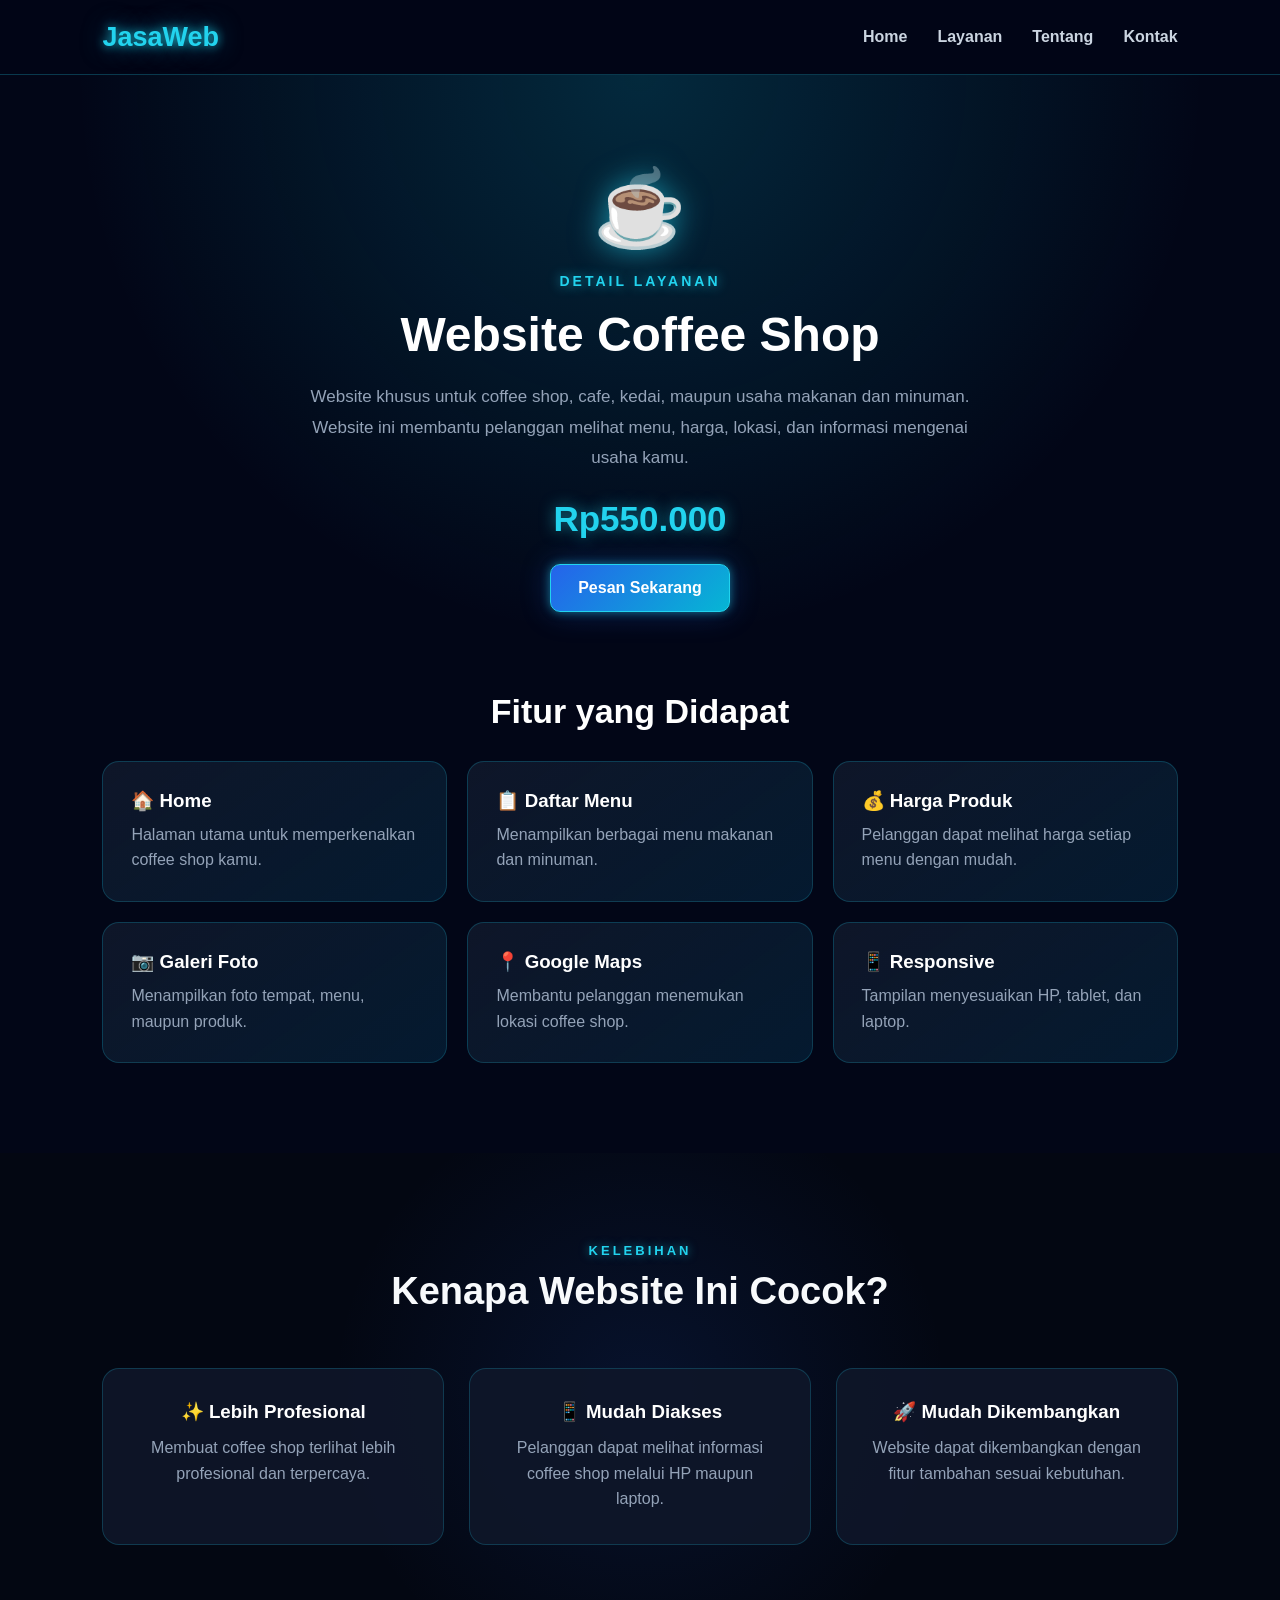
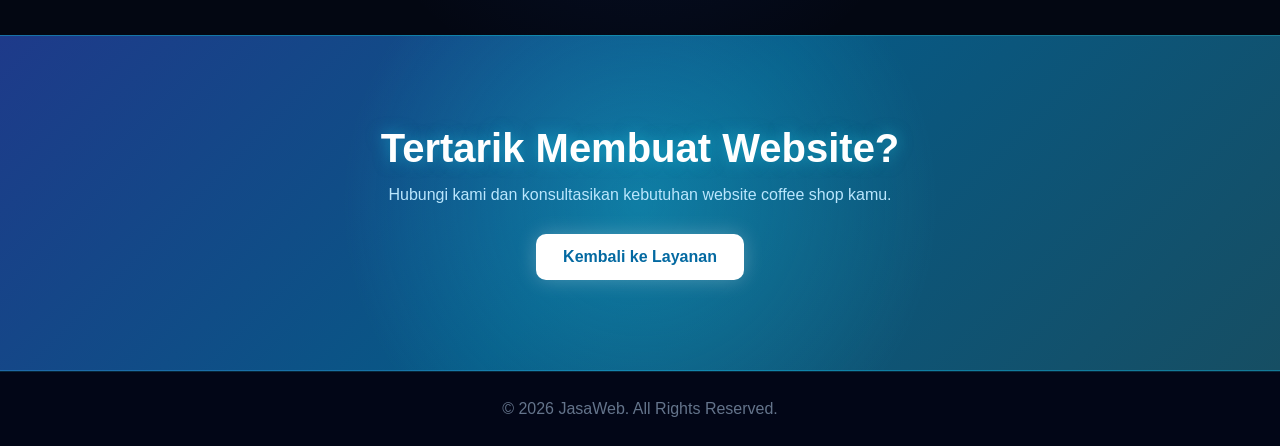
==== detail-coffeeshop.html @ c6f28f5f "Add files via upload" ====
<!DOCTYPE html>
<html lang="id">
<head>
    <meta charset="UTF-8">
    <meta name="viewport" content="width=device-width, initial-scale=1.0">

    <title>Website Coffee Shop - JasaWeb</title>

    <link rel="stylesheet" href="style.css">
</head>

<body>

    <!-- Navbar -->
    <nav class="navbar">

        <div class="logo">
            JasaWeb
        </div>

        <div class="nav-menu">
            <a href="index.html">Home</a>
            <a href="layanan.html">Layanan</a>
            <a href="index.html#tentang">Tentang</a>
            <a href="index.html#kontak">Kontak</a>
        </div>

    </nav>


    <!-- Detail Website -->
    <section class="detail-page">

        <div class="detail-content">

            <div class="detail-icon">
                ☕
            </div>

            <p class="small-title">
                DETAIL LAYANAN
            </p>

            <h1>
                Website Coffee Shop
            </h1>

            <p class="detail-description">
                Website khusus untuk coffee shop, cafe, kedai,
                maupun usaha makanan dan minuman. Website ini
                membantu pelanggan melihat menu, harga, lokasi,
                dan informasi mengenai usaha kamu.
            </p>

          <div class="detail-price">
                Rp550.000
            </div>

           <a href="https://wa.me/6285781608510?text=Halo%20saya%20tertarik%20dengan%20Website%20Coffee%20Shop%20seharga%20Rp550.000" class="btn-primary">
                Pesan Sekarang
            </a>

        </div>


        <!-- Fitur -->
        <div class="detail-features">

            <h2>
                Fitur yang Didapat
            </h2>

            <div class="detail-feature-list">

                <div class="detail-feature">
                    <h3>🏠 Home</h3>
                    <p>
                        Halaman utama untuk memperkenalkan
                        coffee shop kamu.
                    </p>
                </div>

                <div class="detail-feature">
                    <h3>📋 Daftar Menu</h3>
                    <p>
                        Menampilkan berbagai menu makanan
                        dan minuman.
                    </p>
                </div>

                <div class="detail-feature">
                    <h3>💰 Harga Produk</h3>
                    <p>
                        Pelanggan dapat melihat harga setiap
                        menu dengan mudah.
                    </p>
                </div>

                <div class="detail-feature">
                    <h3>📷 Galeri Foto</h3>
                    <p>
                        Menampilkan foto tempat, menu,
                        maupun produk.
                    </p>
                </div>

                <div class="detail-feature">
                    <h3>📍 Google Maps</h3>
                    <p>
                        Membantu pelanggan menemukan lokasi
                        coffee shop.
                    </p>
                </div>

                <div class="detail-feature">
                    <h3>📱 Responsive</h3>
                    <p>
                        Tampilan menyesuaikan HP, tablet,
                        dan laptop.
                    </p>
                </div>

            </div>

        </div>

    </section>


    <!-- Kelebihan -->
    <section class="detail-advantages">

        <div class="section-title">

            <p>
                KELEBIHAN
            </p>

            <h2>
                Kenapa Website Ini Cocok?
            </h2>

        </div>


        <div class="advantage-container">

            <div class="advantage-card">

                <h3>✨ Lebih Profesional</h3>

                <p>
                    Membuat coffee shop terlihat lebih
                    profesional dan terpercaya.
                </p>

            </div>


            <div class="advantage-card">

                <h3>📱 Mudah Diakses</h3>

                <p>
                    Pelanggan dapat melihat informasi
                    coffee shop melalui HP maupun laptop.
                </p>

            </div>


            <div class="advantage-card">

                <h3>🚀 Mudah Dikembangkan</h3>

                <p>
                    Website dapat dikembangkan dengan
                    fitur tambahan sesuai kebutuhan.
                </p>

            </div>

        </div>

    </section>


    <!-- CTA -->
    <section class="cta">

        <h2>
            Tertarik Membuat Website?
        </h2>

        <p>
            Hubungi kami dan konsultasikan kebutuhan
            website coffee shop kamu.
        </p>

        <a href="layanan.html" class="btn-primary">
            Kembali ke Layanan
        </a>

    </section>


    <!-- Footer -->
    <footer>

        <p>
            © 2026 JasaWeb. All Rights Reserved.
        </p>

    </footer>

</body>
</html>
---- style.css ----
* {
    margin: 0;
    padding: 0;
    box-sizing: border-box;
}

html {
    scroll-behavior: smooth;
}

body {
    font-family: Arial, sans-serif;
    color: #e2e8f0;
    background: #020617;
}


/* =========================
   NAVBAR
========================= */

.navbar {
    height: 75px;
    padding: 0 8%;

    display: flex;
    align-items: center;
    justify-content: space-between;

    position: sticky;
    top: 0;
    z-index: 1000;

    background: rgba(2, 6, 23, 0.88);
    backdrop-filter: blur(15px);

    border-bottom: 1px solid rgba(34, 211, 238, 0.25);
}

.logo {
    font-size: 27px;
    font-weight: bold;

    color: #22d3ee;

    text-shadow:
        0 0 10px rgba(34, 211, 238, 0.8),
        0 0 25px rgba(34, 211, 238, 0.5);
}

.nav-menu {
    display: flex;
    gap: 30px;
}

.nav-menu a {
    color: #cbd5e1;
    text-decoration: none;
    font-weight: 600;

    transition: 0.3s;
}

.nav-menu a:hover {
    color: #22d3ee;

    text-shadow:
        0 0 10px rgba(34, 211, 238, 0.8);
}


/* =========================
   HERO
========================= */

.hero {
    min-height: 650px;
    padding: 100px 8%;

    display: flex;
    align-items: center;
    justify-content: space-between;

    gap: 70px;

    position: relative;
    overflow: hidden;

    background:
        radial-gradient(
            circle at 15% 20%,
            rgba(37, 99, 235, 0.35),
            transparent 30%
        ),
        radial-gradient(
            circle at 85% 70%,
            rgba(6, 182, 212, 0.3),
            transparent 30%
        ),
        #020617;
}

.hero::before {
    content: "";

    position: absolute;

    width: 500px;
    height: 500px;

    background: #06b6d4;

    filter: blur(180px);

    opacity: 0.12;

    top: -200px;
    right: -150px;
}

.hero::after {
    content: "";

    position: absolute;
    inset: 0;

    background-image:
        linear-gradient(
            rgba(34, 211, 238, 0.04) 1px,
            transparent 1px
        ),
        linear-gradient(
            90deg,
            rgba(34, 211, 238, 0.04) 1px,
            transparent 1px
        );

    background-size: 45px 45px;

    pointer-events: none;
}

.hero-text {
    max-width: 600px;

    position: relative;
    z-index: 2;
}

.small-title {
    color: #22d3ee;

    font-size: 14px;
    font-weight: bold;

    letter-spacing: 3px;

    margin-bottom: 18px;

    text-shadow:
        0 0 12px rgba(34, 211, 238, 0.7);
}

.hero h1 {
    font-size: 60px;
    line-height: 1.08;

    margin-bottom: 25px;

    color: #f8fafc;
}

.hero h1 span {
    color: #22d3ee;

    text-shadow:
        0 0 10px rgba(34, 211, 238, 0.8),
        0 0 30px rgba(34, 211, 238, 0.5);
}

.description {
    color: #94a3b8;

    font-size: 18px;
    line-height: 1.8;

    margin-bottom: 35px;
}

.hero-button {
    display: flex;
    gap: 15px;
}


/* =========================
   BUTTON
========================= */

.btn-primary {
    display: inline-block;

    padding: 14px 27px;

    color: white;
    text-decoration: none;

    font-weight: bold;

    border-radius: 10px;

    background: linear-gradient(
        135deg,
        #2563eb,
        #06b6d4
    );

    border: 1px solid #22d3ee;

    box-shadow:
        0 0 10px rgba(34, 211, 238, 0.5),
        0 0 30px rgba(37, 99, 235, 0.3);

    transition: 0.3s;
}

.btn-primary:hover {
    transform: translateY(-4px);

    box-shadow:
        0 0 15px rgba(34, 211, 238, 0.8),
        0 0 40px rgba(37, 99, 235, 0.6);
}

.btn-secondary {
    display: inline-block;

    padding: 14px 27px;

    color: #67e8f9;

    background: rgba(8, 47, 73, 0.4);

    border: 1px solid rgba(34, 211, 238, 0.4);

    text-decoration: none;

    border-radius: 10px;

    font-weight: bold;

    transition: 0.3s;
}

.btn-secondary:hover {
    background: rgba(8, 47, 73, 0.8);

    box-shadow:
        0 0 20px rgba(34, 211, 238, 0.3);
}


/* =========================
   CODE BOX
========================= */

.code-box {
    width: 480px;

    position: relative;
    z-index: 2;

    background: rgba(8, 15, 35, 0.9);

    border: 1px solid rgba(34, 211, 238, 0.35);

    border-radius: 18px;

    overflow: hidden;

    box-shadow:
        0 0 15px rgba(34, 211, 238, 0.15),
        0 0 50px rgba(37, 99, 235, 0.15);

    backdrop-filter: blur(10px);
}

.code-header {
    height: 45px;

    padding: 0 18px;

    display: flex;
    align-items: center;

    gap: 8px;

    background: rgba(15, 23, 42, 0.9);

    border-bottom: 1px solid rgba(34, 211, 238, 0.15);
}

.code-header span {
    width: 11px;
    height: 11px;

    border-radius: 50%;

    background: #2563eb;

    box-shadow:
        0 0 8px #2563eb;
}

.code-header span:nth-child(2) {
    background: #06b6d4;

    box-shadow:
        0 0 8px #06b6d4;
}

.code-header span:nth-child(3) {
    background: #22d3ee;

    box-shadow:
        0 0 8px #22d3ee;
}

.code-content {
    padding: 35px;

    font-family: monospace;

    font-size: 17px;

    line-height: 2;

    color: #cbd5e1;
}

.code-content span {
    color: #22d3ee;

    text-shadow:
        0 0 8px rgba(34, 211, 238, 0.8);
}

.indent {
    padding-left: 25px;

    color: #60a5fa;
}


/* =========================
   KEUNGGULAN
========================= */

.keunggulan {
    padding: 100px 8%;

    background:
        radial-gradient(
            circle at 50% 0%,
            rgba(37, 99, 235, 0.18),
            transparent 40%
        ),
        #030712;
}

.section-title {
    text-align: center;

    margin-bottom: 55px;
}

.section-title p {
    color: #22d3ee;

    font-size: 13px;

    font-weight: bold;

    letter-spacing: 3px;

    margin-bottom: 12px;

    text-shadow:
        0 0 10px rgba(34, 211, 238, 0.6);
}

.section-title h2 {
    font-size: 38px;

    color: #f8fafc;
}

.feature-container {
    max-width: 1100px;

    margin: auto;

    display: grid;

    grid-template-columns:
        repeat(3, 1fr);

    gap: 25px;
}

.feature-card {
    padding: 35px;

    background:
        linear-gradient(
            145deg,
            rgba(15, 23, 42, 0.95),
            rgba(8, 47, 73, 0.55)
        );

    border: 1px solid rgba(34, 211, 238, 0.2);

    border-radius: 18px;

    text-align: center;

    transition: 0.35s;

    box-shadow:
        0 10px 30px rgba(0, 0, 0, 0.25);
}

.feature-card:hover {
    transform: translateY(-8px);

    border-color: #22d3ee;

    box-shadow:
        0 0 15px rgba(34, 211, 238, 0.3),
        0 0 40px rgba(37, 99, 235, 0.15);
}

.feature-icon {
    font-size: 45px;

    margin-bottom: 20px;

    filter:
        drop-shadow(
            0 0 8px rgba(34, 211, 238, 0.5)
        );
}

.feature-card h3 {
    color: #f8fafc;

    margin-bottom: 12px;
}

.feature-card p {
    color: #94a3b8;

    line-height: 1.7;
}


/* =========================
   TENTANG
========================= */

.tentang {
    padding: 100px 8%;

    background:
        radial-gradient(
            circle at 10% 40%,
            rgba(37, 99, 235, 0.16),
            transparent 35%
        ),
        radial-gradient(
            circle at 90% 60%,
            rgba(6, 182, 212, 0.12),
            transparent 35%
        ),
        #030712;

    border-top: 1px solid rgba(34, 211, 238, 0.12);
}

.tentang-header {
    max-width: 750px;

    margin: 0 auto 50px;

    text-align: center;
}

.tentang-header h2 {
    color: white;

    font-size: 42px;

    line-height: 1.2;

    margin-bottom: 15px;

    text-shadow:
        0 0 15px rgba(34, 211, 238, 0.3);
}

.tentang-header > p:last-child {
    color: #94a3b8;

    font-size: 16px;

    line-height: 1.7;
}

.tentang-container {
    max-width: 1100px;

    margin: auto;

    display: grid;

    grid-template-columns: 1fr 1fr;

    gap: 30px;
}

.tentang-content {
    padding: 35px;

    border-radius: 20px;

    background:
        linear-gradient(
            145deg,
            rgba(15, 23, 42, 0.95),
            rgba(8, 47, 73, 0.55)
        );

    border: 1px solid
        rgba(34, 211, 238, 0.18);

    box-shadow:
        0 0 30px rgba(6, 182, 212, 0.07);
}

.tentang-content h3 {
    color: white;

    font-size: 27px;

    margin-bottom: 18px;
}

.tentang-content p {
    color: #94a3b8;

    font-size: 15px;

    line-height: 1.7;

    margin-bottom: 15px;
}

.tentang-content p:last-child {
    margin-bottom: 0;
}


/* POINT TENTANG */

.tentang-points {
    display: flex;

    flex-direction: column;

    gap: 14px;
}

.tentang-point {
    display: flex;

    align-items: flex-start;

    gap: 15px;

    padding: 18px;

    border-radius: 16px;

    background:
        rgba(15, 23, 42, 0.75);

    border: 1px solid
        rgba(34, 211, 238, 0.12);

    transition: 0.3s;
}

.tentang-point:hover {
    transform: translateX(5px);

    border-color:
        rgba(34, 211, 238, 0.45);

    box-shadow:
        0 0 20px rgba(34, 211, 238, 0.1);
}

.tentang-icon {
    min-width: 45px;

    width: 45px;
    height: 45px;

    display: flex;

    align-items: center;
    justify-content: center;

    border-radius: 12px;

    background:
        rgba(6, 182, 212, 0.1);

    border: 1px solid
        rgba(34, 211, 238, 0.25);

    font-size: 20px;
}

.tentang-point h3 {
    color: #e0f2fe;

    font-size: 17px;

    margin-bottom: 5px;
}

.tentang-point p {
    color: #64748b;

    font-size: 13px;

    line-height: 1.5;

    margin: 0;
}


/* STATISTIK */

.tentang-stats {
    max-width: 1100px;

    margin: 35px auto 0;

    display: grid;

    grid-template-columns:
        repeat(4, 1fr);

    gap: 15px;
}

.stat-card {
    padding: 20px;

    text-align: center;

    border-radius: 15px;

    background:
        rgba(15, 23, 42, 0.8);

    border: 1px solid
        rgba(34, 211, 238, 0.15);

    transition: 0.3s;
}

.stat-card:hover {
    transform: translateY(-5px);

    border-color:
        rgba(34, 211, 238, 0.45);

    box-shadow:
        0 0 20px rgba(34, 211, 238, 0.12);
}

.stat-card strong {
    display: block;

    color: #22d3ee;

    font-size: 26px;

    margin-bottom: 5px;

    text-shadow:
        0 0 12px rgba(34, 211, 238, 0.45);
}

.stat-card span {
    color: #64748b;

    font-size: 13px;
}


/* =========================
   KONTAK
========================= */

.kontak {
    padding: 100px 8%;

    background:
        radial-gradient(
            circle at 20% 50%,
            rgba(37, 99, 235, 0.2),
            transparent 35%
        ),
        radial-gradient(
            circle at 80% 50%,
            rgba(6, 182, 212, 0.2),
            transparent 35%
        ),
        #020617;

    border-top: 1px solid rgba(34, 211, 238, 0.15);
}

.kontak-header {
    max-width: 700px;

    margin: auto;

    text-align: center;

    margin-bottom: 55px;
}

.kontak-header h2 {
    font-size: 42px;

    color: white;

    margin-bottom: 15px;

    text-shadow:
        0 0 15px rgba(34, 211, 238, 0.35);
}

.kontak-header > p:last-child {
    color: #94a3b8;

    line-height: 1.8;

    font-size: 17px;
}

.kontak-container {
    max-width: 1050px;

    margin: auto;

    display: grid;

    grid-template-columns:
        1.2fr 0.8fr;

    gap: 30px;

    align-items: stretch;
}

.kontak-info {
    padding: 35px;

    background:
        linear-gradient(
            145deg,
            rgba(15, 23, 42, 0.95),
            rgba(8, 47, 73, 0.55)
        );

    border: 1px solid rgba(34, 211, 238, 0.2);

    border-radius: 20px;

    box-shadow:
        0 0 30px rgba(6, 182, 212, 0.08);
}

.kontak-info h3 {
    color: white;

    font-size: 25px;

    margin-bottom: 15px;
}

.kontak-info > p {
    color: #94a3b8;

    line-height: 1.7;

    margin-bottom: 30px;
}

.kontak-item {
    display: flex;

    align-items: center;

    gap: 15px;

    padding: 16px 0;

    border-bottom: 1px solid
        rgba(148, 163, 184, 0.12);
}

.kontak-item:last-child {
    border-bottom: none;
}

.kontak-icon {
    width: 45px;
    height: 45px;

    display: flex;

    align-items: center;
    justify-content: center;

    border-radius: 12px;

    background:
        rgba(6, 182, 212, 0.12);

    border: 1px solid
        rgba(34, 211, 238, 0.25);

    font-size: 21px;

    box-shadow:
        0 0 15px rgba(34, 211, 238, 0.08);
}

.kontak-item span {
    display: block;

    color: #64748b;

    font-size: 13px;

    margin-bottom: 4px;
}

.kontak-item strong {
    display: block;

    color: #e2e8f0;

    font-size: 15px;
}

.kontak-card {
    padding: 40px 30px;

    display: flex;

    flex-direction: column;

    align-items: center;

    justify-content: center;

    text-align: center;

    background:
        linear-gradient(
            145deg,
            rgba(30, 64, 175, 0.65),
            rgba(8, 145, 178, 0.45)
        );

    border: 1px solid
        rgba(34, 211, 238, 0.4);

    border-radius: 20px;

    box-shadow:
        0 0 20px rgba(34, 211, 238, 0.18),
        inset 0 0 30px rgba(34, 211, 238, 0.04);
}

.kontak-card-icon {
    width: 70px;
    height: 70px;

    display: flex;

    align-items: center;
    justify-content: center;

    border-radius: 50%;

    background:
        rgba(34, 211, 238, 0.15);

    border: 1px solid #22d3ee;

    font-size: 32px;

    margin-bottom: 20px;

    box-shadow:
        0 0 15px rgba(34, 211, 238, 0.45),
        0 0 35px rgba(34, 211, 238, 0.2);
}

.kontak-card h3 {
    color: white;

    font-size: 25px;

    margin-bottom: 12px;
}

.kontak-card p {
    color: #bae6fd;

    line-height: 1.7;

    margin-bottom: 25px;
}

.kontak-card .btn-primary {
    background: white;

    color: #0369a1;

    border: none;

    box-shadow:
        0 0 20px rgba(255, 255, 255, 0.25);
}

.kontak-card .btn-primary:hover {
    background: #ecfeff;

    box-shadow:
        0 0 30px rgba(255, 255, 255, 0.4);
}


/* =========================
   CTA
========================= */

.cta {
    padding: 90px 20px;

    text-align: center;

    background:
        radial-gradient(
            circle at center,
            rgba(34, 211, 238, 0.3),
            transparent 45%
        ),
        linear-gradient(
            135deg,
            #1e3a8a,
            #075985,
            #164e63
        );

    border-top: 1px solid rgba(34, 211, 238, 0.3);

    border-bottom: 1px solid rgba(34, 211, 238, 0.3);
}

.cta h2 {
    font-size: 40px;

    color: white;

    margin-bottom: 15px;

    text-shadow:
        0 0 15px rgba(34, 211, 238, 0.5);
}

.cta p {
    color: #bae6fd;

    margin-bottom: 30px;
}

.cta .btn-primary {
    background: white;

    color: #0369a1;

    border: none;

    box-shadow:
        0 0 20px rgba(255, 255, 255, 0.25);
}


/* =========================
   FOOTER
========================= */

footer {
    padding: 28px;

    text-align: center;

    background: #020617;

    color: #64748b;

    border-top: 1px solid rgba(34, 211, 238, 0.15);
}


/* =========================
   HALAMAN LAYANAN
========================= */

.service-header {
    text-align: center;

    padding: 90px 20px 60px;

    background:
        radial-gradient(
            circle at center,
            rgba(6, 182, 212, 0.2),
            transparent 45%
        ),
        #020617;
}

.service-header h1 {
    font-size: 46px;

    color: white;

    margin-bottom: 15px;

    text-shadow:
        0 0 15px rgba(34, 211, 238, 0.3);
}

.service-header p:last-child {
    color: #94a3b8;

    font-size: 17px;
}

.services {
    padding: 65px 8% 95px;

    display: grid;

    grid-template-columns:
        repeat(3, 300px);

    justify-content: center;

    gap: 30px;

    background:
        radial-gradient(
            circle at center,
            rgba(37, 99, 235, 0.12),
            transparent 45%
        ),
        #030712;
}

.service-card {
    padding: 32px;

    background:
        linear-gradient(
            145deg,
            rgba(15, 23, 42, 0.95),
            rgba(8, 47, 73, 0.6)
        );

    border: 1px solid rgba(34, 211, 238, 0.2);

    border-radius: 20px;

    box-shadow:
        0 10px 30px rgba(0, 0, 0, 0.3);

    transition: 0.35s;
}

.service-card:hover {
    transform: translateY(-10px);

    border-color: #22d3ee;

    box-shadow:
        0 0 15px rgba(34, 211, 238, 0.35),
        0 0 45px rgba(37, 99, 235, 0.2);
}

.service-icon {
    font-size: 50px;

    margin-bottom: 18px;

    filter:
        drop-shadow(
            0 0 10px rgba(34, 211, 238, 0.5)
        );
}

.service-card h2 {
    color: white;

    font-size: 22px;

    margin-bottom: 12px;
}

.price {
    color: #22d3ee;

    font-size: 28px;

    font-weight: bold;

    margin-bottom: 15px;

    text-shadow:
        0 0 12px rgba(34, 211, 238, 0.45);
}

.service-card > p {
    color: #94a3b8;

    line-height: 1.7;

    margin-bottom: 20px;
}

.service-card ul {
    list-style: none;

    margin-bottom: 25px;
}

.service-card li {
    padding: 7px 0;

    color: #cbd5e1;
}

.service-card li::before {
    content: "✓";

    color: #22d3ee;

    font-weight: bold;

    margin-right: 10px;

    text-shadow:
        0 0 8px rgba(34, 211, 238, 0.8);
}

.service-button {
    display: block;

    text-align: center;

    padding: 12px;

    background:
        linear-gradient(
            135deg,
            #2563eb,
            #06b6d4
        );

    color: white;

    text-decoration: none;

    border-radius: 9px;

    font-weight: bold;

    border: 1px solid #22d3ee;

    box-shadow:
        0 0 10px rgba(34, 211, 238, 0.25);

    transition: 0.3s;
}

.service-button:hover {
    transform: translateY(-3px);

    box-shadow:
        0 0 15px rgba(34, 211, 238, 0.6),
        0 0 30px rgba(37, 99, 235, 0.3);
}


/* =========================
   DETAIL
========================= */

.detail-page {
    padding: 90px 8%;

    background:
        radial-gradient(
            circle at 50% 0%,
            rgba(6, 182, 212, 0.2),
            transparent 45%
        ),
        #020617;
}

.detail-content {
    max-width: 850px;

    margin: auto;

    text-align: center;
}

.detail-icon {
    font-size: 75px;

    margin-bottom: 20px;

    filter:
        drop-shadow(
            0 0 15px rgba(34, 211, 238, 0.6)
        );
}

.detail-content h1 {
    font-size: 48px;

    color: white;

    margin-bottom: 20px;
}

.detail-description {
    max-width: 700px;

    margin: auto;

    color: #94a3b8;

    font-size: 17px;

    line-height: 1.8;
}

.detail-price {
    color: #22d3ee;

    font-size: 35px;

    font-weight: bold;

    margin: 25px 0;

    text-shadow:
        0 0 15px rgba(34, 211, 238, 0.55);
}

.detail-features {
    max-width: 1100px;

    margin: 80px auto 0;
}

.detail-features h2 {
    text-align: center;

    color: white;

    font-size: 34px;

    margin-bottom: 30px;
}

.detail-feature-list {
    display: grid;

    grid-template-columns:
        repeat(3, 1fr);

    gap: 20px;
}

.detail-feature {
    padding: 28px;

    background:
        linear-gradient(
            145deg,
            rgba(15, 23, 42, 0.95),
            rgba(8, 47, 73, 0.5)
        );

    border: 1px solid rgba(34, 211, 238, 0.2);

    border-radius: 17px;

    transition: 0.3s;
}

.detail-feature:hover {
    transform: translateY(-5px);

    border-color: #22d3ee;

    box-shadow:
        0 0 20px rgba(34, 211, 238, 0.2);
}

.detail-feature h3 {
    color: white;

    margin-bottom: 10px;
}

.detail-feature p {
    color: #94a3b8;

    line-height: 1.6;
}

.detail-advantages {
    padding: 90px 8%;

    background:
        radial-gradient(
            circle at center,
            rgba(37, 99, 235, 0.12),
            transparent 45%
        ),
        #030712;
}

.advantage-container {
    max-width: 1100px;

    margin: auto;

    display: grid;

    grid-template-columns:
        repeat(3, 1fr);

    gap: 25px;
}

.advantage-card {
    padding: 32px;

    background:
        rgba(15, 23, 42, 0.9);

    border: 1px solid rgba(34, 211, 238, 0.2);

    border-radius: 17px;

    text-align: center;

    transition: 0.3s;
}

.advantage-card:hover {
    transform: translateY(-6px);

    border-color: #22d3ee;

    box-shadow:
        0 0 25px rgba(34, 211, 238, 0.2);
}

.advantage-card h3 {
    color: white;

    margin-bottom: 12px;
}

.advantage-card p {
    color: #94a3b8;

    line-height: 1.6;
}


/* =========================
   RESPONSIVE
========================= */

@media (max-width: 1000px) {

    .hero {
        flex-direction: column;

        text-align: center;
    }

    .hero-button {
        justify-content: center;
    }

    .code-box {
        width: 90%;

        max-width: 480px;
    }

    .services {
        grid-template-columns:
            repeat(2, 300px);
    }

    .feature-container {
        grid-template-columns:
            1fr 1fr;
    }

    .detail-feature-list {
        grid-template-columns:
            1fr 1fr;
    }

    .advantage-container {
        grid-template-columns:
            1fr 1fr;
    }

}


@media (max-width: 800px) {

    .tentang-container {
        grid-template-columns: 1fr;
    }

    .tentang-stats {
        grid-template-columns:
            repeat(2, 1fr);
    }

}


@media (max-width: 750px) {

    .kontak-container {
        grid-template-columns: 1fr;
    }

    .kontak-header h2 {
        font-size: 34px;
    }

}


@media (max-width: 700px) {

    .navbar {
        padding: 0 5%;
    }

    .nav-menu {
        gap: 12px;
    }

    .nav-menu a {
        font-size: 13px;
    }

    .hero {
        padding: 70px 6%;
    }

    .hero h1 {
        font-size: 42px;
    }

    .code-box {
        width: 100%;
    }

    .feature-container {
        grid-template-columns: 1fr;
    }

    .services {
        grid-template-columns: 1fr;
    }

    .service-card {
        width: 100%;
    }

    .detail-feature-list {
        grid-template-columns: 1fr;
    }

    .advantage-container {
        grid-template-columns: 1fr;
    }

    .detail-content h1 {
        font-size: 36px;
    }

}


@media (max-width: 500px) {

    .tentang {
        padding: 70px 5%;
    }

    .tentang-header h2 {
        font-size: 30px;
    }

    .tentang-stats {
        grid-template-columns: 1fr;
    }

}
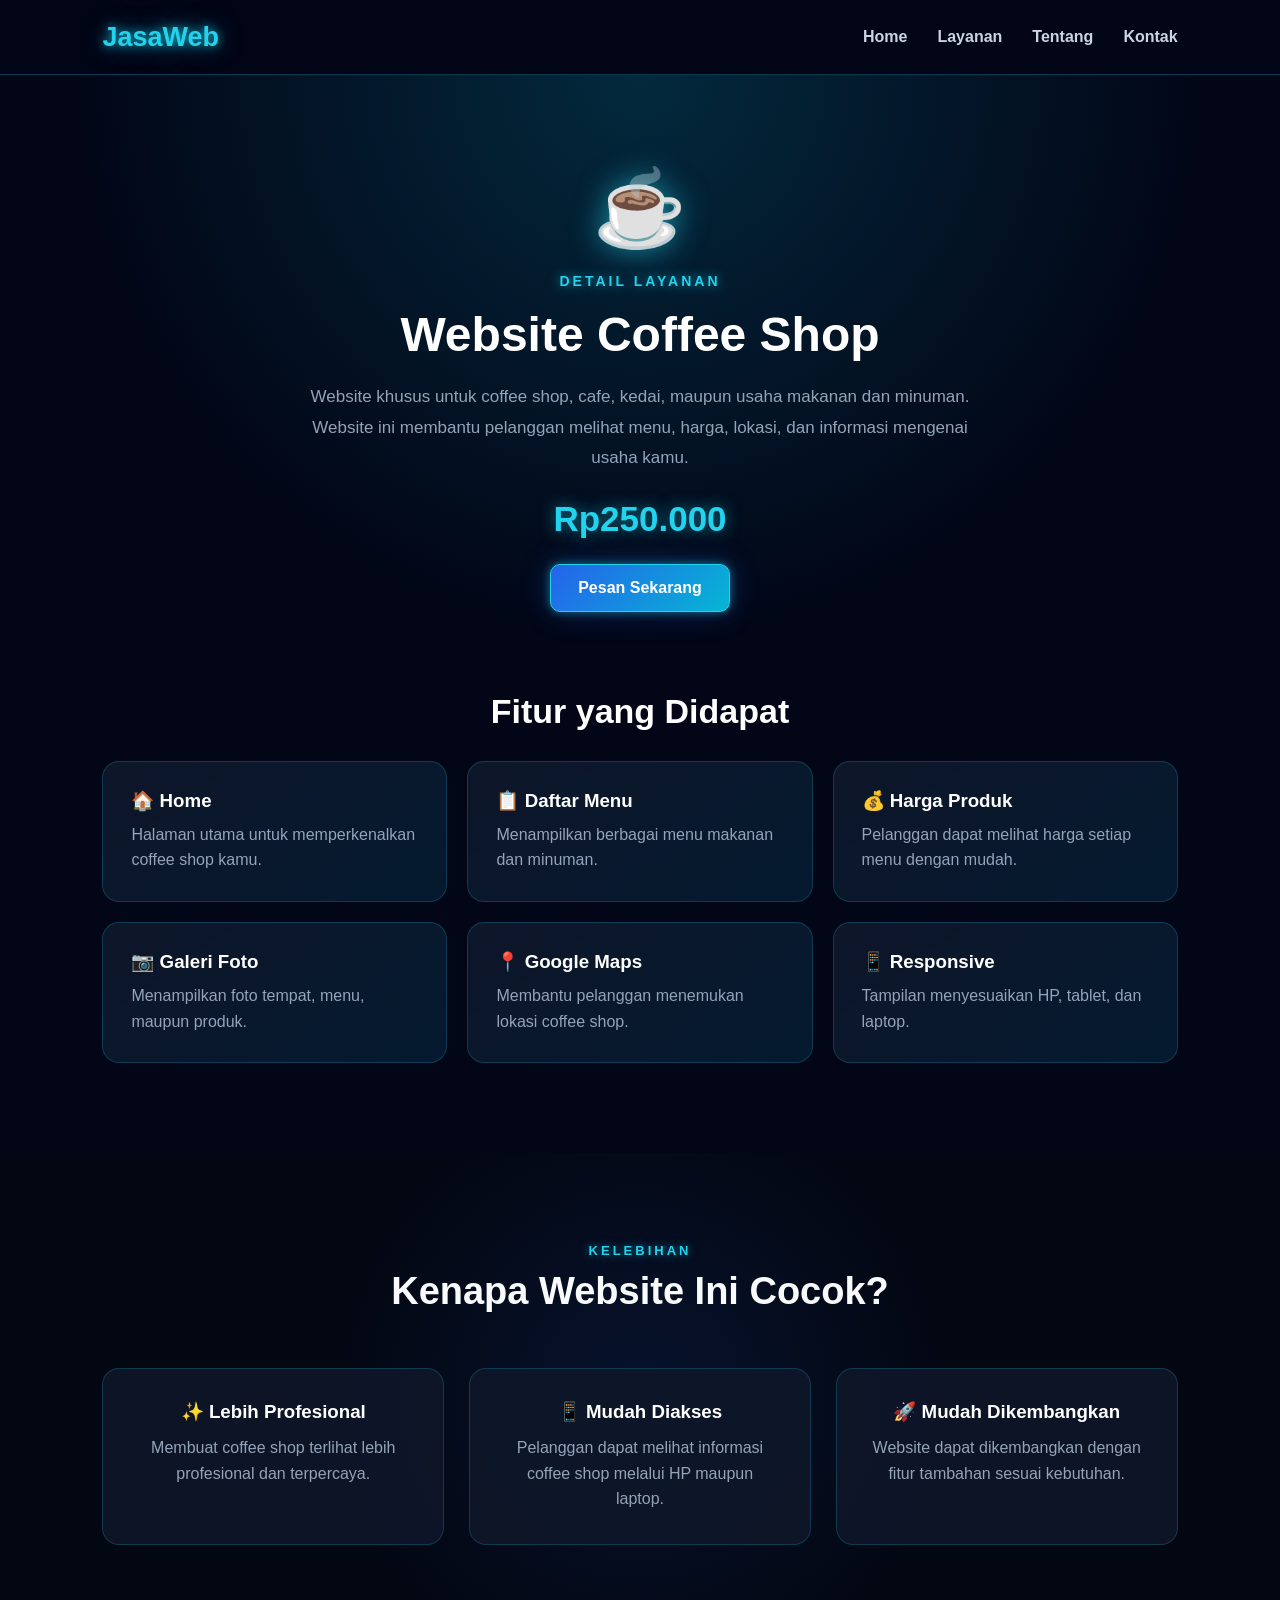
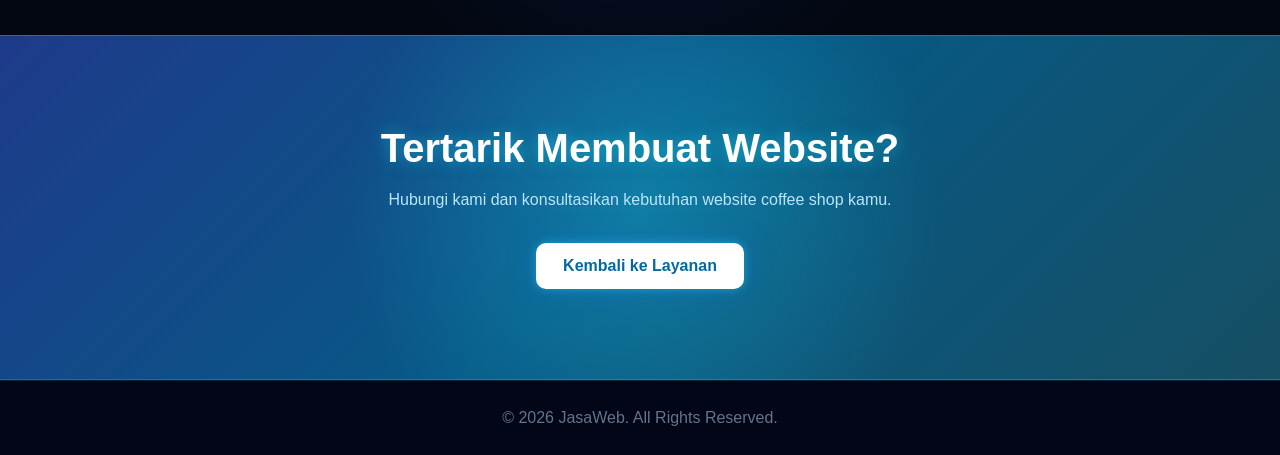
==== commit 64126a34: "Add files via upload" ====
--- a/detail-coffeeshop.html
+++ b/detail-coffeeshop.html
@@ -53,10 +53,10 @@
             </p>
 
           <div class="detail-price">
-                Rp550.000
-            </div>
-
-           <a href="https://wa.me/6285781608510?text=Halo%20saya%20tertarik%20dengan%20Website%20Coffee%20Shop%20seharga%20Rp550.000" class="btn-primary">
+                Rp250.000
+            </div>
+
+           <a href="https://wa.me/6285781608510?text=Halo%20saya%20tertarik%20dengan%20Website%20Coffee%20Shop%20seharga%20Rp250.000" class="btn-primary">
                 Pesan Sekarang
             </a>
 
--- a/style.css
+++ b/style.css
@@ -12,6 +12,12 @@
     font-family: Arial, sans-serif;
     color: #e2e8f0;
     background: #020617;
+    overflow-x: hidden;
+}
+
+img {
+    max-width: 100%;
+    height: auto;
 }
 
 
@@ -20,8 +26,8 @@
 ========================= */
 
 .navbar {
-    height: 75px;
-    padding: 0 8%;
+    min-height: 75px;
+    padding: 15px 8%;
 
     display: flex;
     align-items: center;
@@ -31,7 +37,7 @@
     top: 0;
     z-index: 1000;
 
-    background: rgba(2, 6, 23, 0.88);
+    background: rgba(2, 6, 23, 0.92);
     backdrop-filter: blur(15px);
 
     border-bottom: 1px solid rgba(34, 211, 238, 0.25);
@@ -40,7 +46,6 @@
 .logo {
     font-size: 27px;
     font-weight: bold;
-
     color: #22d3ee;
 
     text-shadow:
@@ -50,6 +55,7 @@
 
 .nav-menu {
     display: flex;
+    align-items: center;
     gap: 30px;
 }
 
@@ -57,7 +63,6 @@
     color: #cbd5e1;
     text-decoration: none;
     font-weight: 600;
-
     transition: 0.3s;
 }
 
@@ -116,6 +121,8 @@
 
     top: -200px;
     right: -150px;
+
+    pointer-events: none;
 }
 
 .hero::after {
@@ -190,6 +197,7 @@
 .hero-button {
     display: flex;
     gap: 15px;
+    flex-wrap: wrap;
 }
 
 
@@ -209,11 +217,12 @@
 
     border-radius: 10px;
 
-    background: linear-gradient(
-        135deg,
-        #2563eb,
-        #06b6d4
-    );
+    background:
+        linear-gradient(
+            135deg,
+            #2563eb,
+            #06b6d4
+        );
 
     border: 1px solid #22d3ee;
 
@@ -266,6 +275,7 @@
 
 .code-box {
     width: 480px;
+    max-width: 100%;
 
     position: relative;
     z-index: 2;
@@ -304,6 +314,8 @@
     width: 11px;
     height: 11px;
 
+    flex-shrink: 0;
+
     border-radius: 50%;
 
     background: #2563eb;
@@ -336,6 +348,8 @@
     line-height: 2;
 
     color: #cbd5e1;
+
+    overflow-x: auto;
 }
 
 .code-content span {
@@ -378,7 +392,6 @@
     color: #22d3ee;
 
     font-size: 13px;
-
     font-weight: bold;
 
     letter-spacing: 3px;
@@ -569,9 +582,6 @@
     margin-bottom: 0;
 }
 
-
-/* POINT TENTANG */
-
 .tentang-points {
     display: flex;
 
@@ -649,9 +659,6 @@
 
     margin: 0;
 }
-
-
-/* STATISTIK */
 
 .tentang-stats {
     max-width: 1100px;
@@ -738,11 +745,9 @@
 .kontak-header {
     max-width: 700px;
 
-    margin: auto;
+    margin: 0 auto 55px;
 
     text-align: center;
-
-    margin-bottom: 55px;
 }
 
 .kontak-header h2 {
@@ -834,6 +839,8 @@
     width: 45px;
     height: 45px;
 
+    flex-shrink: 0;
+
     display: flex;
 
     align-items: center;
@@ -848,9 +855,6 @@
         rgba(34, 211, 238, 0.25);
 
     font-size: 21px;
-
-    box-shadow:
-        0 0 15px rgba(34, 211, 238, 0.08);
 }
 
 .kontak-item span {
@@ -879,7 +883,6 @@
     flex-direction: column;
 
     align-items: center;
-
     justify-content: center;
 
     text-align: center;
@@ -948,16 +951,6 @@
     color: #0369a1;
 
     border: none;
-
-    box-shadow:
-        0 0 20px rgba(255, 255, 255, 0.25);
-}
-
-.kontak-card .btn-primary:hover {
-    background: #ecfeff;
-
-    box-shadow:
-        0 0 30px rgba(255, 255, 255, 0.4);
 }
 
 
@@ -983,9 +976,11 @@
             #164e63
         );
 
-    border-top: 1px solid rgba(34, 211, 238, 0.3);
-
-    border-bottom: 1px solid rgba(34, 211, 238, 0.3);
+    border-top: 1px solid
+        rgba(34, 211, 238, 0.3);
+
+    border-bottom: 1px solid
+        rgba(34, 211, 238, 0.3);
 }
 
 .cta h2 {
@@ -1003,6 +998,8 @@
     color: #bae6fd;
 
     margin-bottom: 30px;
+
+    line-height: 1.7;
 }
 
 .cta .btn-primary {
@@ -1011,9 +1008,6 @@
     color: #0369a1;
 
     border: none;
-
-    box-shadow:
-        0 0 20px rgba(255, 255, 255, 0.25);
 }
 
 
@@ -1022,7 +1016,7 @@
 ========================= */
 
 footer {
-    padding: 28px;
+    padding: 28px 20px;
 
     text-align: center;
 
@@ -1030,7 +1024,8 @@
 
     color: #64748b;
 
-    border-top: 1px solid rgba(34, 211, 238, 0.15);
+    border-top: 1px solid
+        rgba(34, 211, 238, 0.15);
 }
 
 
@@ -1067,6 +1062,8 @@
     color: #94a3b8;
 
     font-size: 17px;
+
+    line-height: 1.7;
 }
 
 .services {
@@ -1078,6 +1075,8 @@
         repeat(3, 300px);
 
     justify-content: center;
+
+    align-items: start;
 
     gap: 30px;
 
@@ -1100,7 +1099,8 @@
             rgba(8, 47, 73, 0.6)
         );
 
-    border: 1px solid rgba(34, 211, 238, 0.2);
+    border: 1px solid
+        rgba(34, 211, 238, 0.2);
 
     border-radius: 20px;
 
@@ -1170,6 +1170,8 @@
     padding: 7px 0;
 
     color: #cbd5e1;
+
+    line-height: 1.4;
 }
 
 .service-card li::before {
@@ -1208,9 +1210,6 @@
     font-weight: bold;
 
     border: 1px solid #22d3ee;
-
-    box-shadow:
-        0 0 10px rgba(34, 211, 238, 0.25);
 
     transition: 0.3s;
 }
@@ -1327,7 +1326,8 @@
             rgba(8, 47, 73, 0.5)
         );
 
-    border: 1px solid rgba(34, 211, 238, 0.2);
+    border: 1px solid
+        rgba(34, 211, 238, 0.2);
 
     border-radius: 17px;
 
@@ -1386,7 +1386,8 @@
     background:
         rgba(15, 23, 42, 0.9);
 
-    border: 1px solid rgba(34, 211, 238, 0.2);
+    border: 1px solid
+        rgba(34, 211, 238, 0.2);
 
     border-radius: 17px;
 
@@ -1427,6 +1428,12 @@
         flex-direction: column;
 
         text-align: center;
+
+        padding: 80px 6%;
+    }
+
+    .hero-text {
+        max-width: 700px;
     }
 
     .hero-button {
@@ -1434,14 +1441,14 @@
     }
 
     .code-box {
-        width: 90%;
-
-        max-width: 480px;
+        width: 100%;
+
+        max-width: 500px;
     }
 
     .services {
         grid-template-columns:
-            repeat(2, 300px);
+            repeat(2, minmax(280px, 300px));
     }
 
     .feature-container {
@@ -1458,7 +1465,6 @@
         grid-template-columns:
             1fr 1fr;
     }
-
 }
 
 
@@ -1473,87 +1479,336 @@
             repeat(2, 1fr);
     }
 
-}
-
-
-@media (max-width: 750px) {
-
     .kontak-container {
         grid-template-columns: 1fr;
     }
-
-    .kontak-header h2 {
-        font-size: 34px;
-    }
-
 }
 
 
 @media (max-width: 700px) {
 
     .navbar {
-        padding: 0 5%;
+        min-height: auto;
+
+        padding: 16px 20px;
+
+        flex-direction: column;
+
+        gap: 15px;
+    }
+
+    .logo {
+        font-size: 25px;
     }
 
     .nav-menu {
-        gap: 12px;
+        width: 100%;
+
+        justify-content: center;
+
+        flex-wrap: wrap;
+
+        gap: 10px 18px;
     }
 
     .nav-menu a {
         font-size: 13px;
     }
 
+
+    /* HERO */
+
     .hero {
-        padding: 70px 6%;
+        min-height: auto;
+
+        padding: 70px 20px;
+
+        gap: 45px;
+    }
+
+    .small-title {
+        font-size: 11px;
+
+        letter-spacing: 2px;
     }
 
     .hero h1 {
-        font-size: 42px;
-    }
+        font-size: 38px;
+
+        line-height: 1.15;
+    }
+
+    .description {
+        font-size: 15px;
+
+        line-height: 1.7;
+    }
+
+    .hero-button {
+        flex-direction: column;
+
+        align-items: stretch;
+    }
+
+    .btn-primary,
+    .btn-secondary {
+        width: 100%;
+
+        text-align: center;
+    }
+
+
+    /* CODE */
 
     .code-box {
         width: 100%;
     }
 
+    .code-content {
+        padding: 25px;
+
+        font-size: 14px;
+
+        overflow-x: auto;
+    }
+
+
+    /* SECTION */
+
+    .keunggulan,
+    .tentang,
+    .kontak,
+    .detail-advantages {
+        padding: 70px 20px;
+    }
+
+    .section-title {
+        margin-bottom: 40px;
+    }
+
+    .section-title h2 {
+        font-size: 28px;
+
+        line-height: 1.3;
+    }
+
+
+    /* FEATURE */
+
     .feature-container {
         grid-template-columns: 1fr;
+
+        gap: 18px;
+    }
+
+    .feature-card {
+        padding: 28px 22px;
+    }
+
+
+    /* TENTANG */
+
+    .tentang-header h2 {
+        font-size: 30px;
+    }
+
+    .tentang-content {
+        padding: 25px;
+    }
+
+    .tentang-content h3 {
+        font-size: 24px;
+    }
+
+    .tentang-stats {
+        grid-template-columns: 1fr;
+    }
+
+
+    /* KONTAK */
+
+    .kontak-header h2 {
+        font-size: 32px;
+    }
+
+    .kontak-header > p:last-child {
+        font-size: 15px;
+    }
+
+    .kontak-info {
+        padding: 25px;
+    }
+
+    .kontak-card {
+        padding: 35px 25px;
+    }
+
+
+    /* LAYANAN */
+
+    .service-header {
+        padding: 70px 20px 45px;
+    }
+
+    .service-header h1 {
+        font-size: 34px;
+
+        line-height: 1.2;
+    }
+
+    .service-header p:last-child {
+        font-size: 15px;
     }
 
     .services {
         grid-template-columns: 1fr;
+
+        padding: 45px 20px 70px;
+
+        gap: 20px;
     }
 
     .service-card {
         width: 100%;
     }
 
+
+    /* DETAIL */
+
+    .detail-page {
+        padding: 70px 20px;
+    }
+
+    .detail-icon {
+        font-size: 60px;
+    }
+
+    .detail-content h1 {
+        font-size: 34px;
+
+        line-height: 1.2;
+    }
+
+    .detail-description {
+        font-size: 15px;
+
+        line-height: 1.7;
+    }
+
+    .detail-price {
+        font-size: 30px;
+    }
+
+    .detail-features {
+        margin-top: 60px;
+    }
+
+    .detail-features h2 {
+        font-size: 28px;
+
+        line-height: 1.3;
+    }
+
     .detail-feature-list {
         grid-template-columns: 1fr;
+
+        gap: 16px;
+    }
+
+    .detail-feature {
+        padding: 24px;
     }
 
     .advantage-container {
         grid-template-columns: 1fr;
-    }
-
-    .detail-content h1 {
-        font-size: 36px;
-    }
-
-}
-
-
-@media (max-width: 500px) {
-
-    .tentang {
-        padding: 70px 5%;
-    }
-
-    .tentang-header h2 {
+
+        gap: 18px;
+    }
+
+    .advantage-card {
+        padding: 27px 22px;
+    }
+
+
+    /* CTA */
+
+    .cta {
+        padding: 70px 20px;
+    }
+
+    .cta h2 {
         font-size: 30px;
-    }
-
-    .tentang-stats {
-        grid-template-columns: 1fr;
-    }
-
+
+        line-height: 1.3;
+    }
+
+    .cta p {
+        font-size: 15px;
+    }
+
+
+    /* FOOTER */
+
+    footer {
+        padding: 25px 20px;
+
+        font-size: 13px;
+    }
+}
+
+
+@media (max-width: 400px) {
+
+    .navbar {
+        padding: 14px 15px;
+    }
+
+    .nav-menu {
+        gap: 8px 12px;
+    }
+
+    .nav-menu a {
+        font-size: 12px;
+    }
+
+    .hero {
+        padding: 60px 15px;
+    }
+
+    .hero h1 {
+        font-size: 33px;
+    }
+
+    .code-content {
+        padding: 20px;
+
+        font-size: 13px;
+    }
+
+    .keunggulan,
+    .tentang,
+    .kontak,
+    .detail-advantages {
+        padding-left: 15px;
+
+        padding-right: 15px;
+    }
+
+    .services {
+        padding-left: 15px;
+
+        padding-right: 15px;
+    }
+
+    .detail-page {
+        padding-left: 15px;
+
+        padding-right: 15px;
+    }
+
+    .service-card,
+    .detail-feature,
+    .advantage-card {
+        padding: 22px 18px;
+    }
 }
